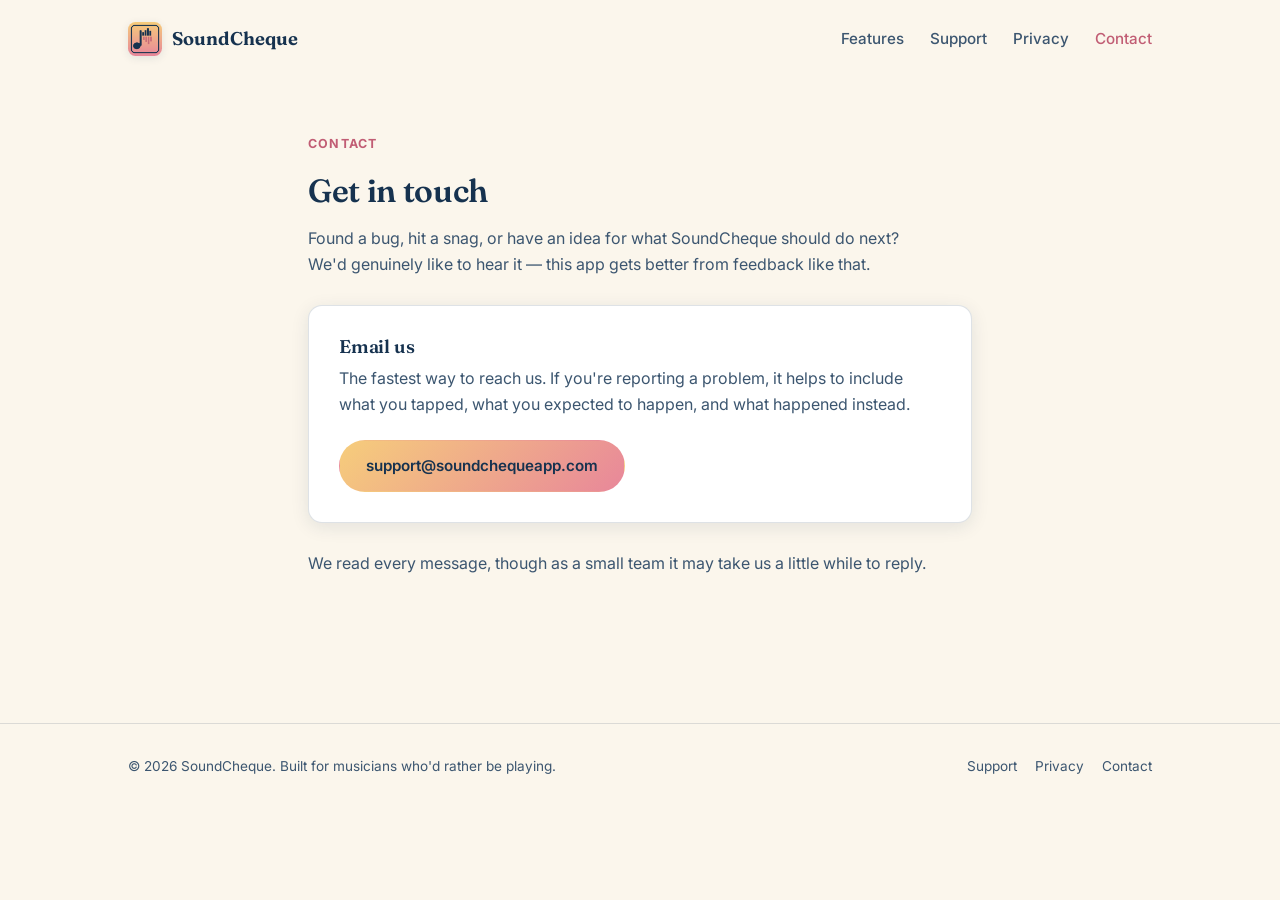
==== contact.html @ b622469d "Initial SoundCheque support/privacy/features site Static 4-page site: home/features, support (FAQ), " ====
<!doctype html>
<html lang="en">
<head>
  <meta charset="utf-8">
  <meta name="viewport" content="width=device-width, initial-scale=1">
  <title>Contact — SoundCheque</title>
  <meta name="description" content="Get in touch with the SoundCheque team — questions, bug reports, and feature suggestions welcome.">
  <link rel="icon" href="assets/favicon-32.png" sizes="32x32">
  <link rel="apple-touch-icon" href="assets/apple-touch-icon.png">
  <link rel="preconnect" href="https://fonts.googleapis.com">
  <link rel="preconnect" href="https://fonts.gstatic.com" crossorigin>
  <link href="https://fonts.googleapis.com/css2?family=Fraunces:opsz,wght@9..144,500;9..144,560;9..144,650&family=Inter:wght@400;500;600;700&display=swap" rel="stylesheet">
  <link rel="stylesheet" href="assets/style.css">
</head>
<body>
  <nav class="site-nav">
    <a class="brand" href="index.html">
      <img src="assets/icon-512.png" alt="">
      SoundCheque
    </a>
    <ul class="nav-links">
      <li><a href="index.html">Features</a></li>
      <li><a href="support.html">Support</a></li>
      <li><a href="privacy.html">Privacy</a></li>
      <li><a href="contact.html" aria-current="page">Contact</a></li>
    </ul>
  </nav>

  <main class="prose-page">
    <div class="wrap">
      <span class="section-eyebrow">Contact</span>
      <h2>Get in touch</h2>
      <p>Found a bug, hit a snag, or have an idea for what SoundCheque should do next? We'd genuinely like to hear it — this app gets better from feedback like that.</p>

      <div class="contact-card">
        <h3>Email us</h3>
        <p>The fastest way to reach us. If you're reporting a problem, it helps to include what you tapped, what you expected to happen, and what happened instead.</p>
        <!-- TODO: placeholder support address — swap for the real one, see repo issue. -->
        <a class="btn btn-primary" href="mailto:support@soundchequeapp.com">support@soundchequeapp.com</a>
      </div>

      <p>We read every message, though as a small team it may take us a little while to reply.</p>
    </div>
  </main>

  <footer class="site-footer">
    <div class="wrap">
      <p>&copy; 2026 SoundCheque. Built for musicians who'd rather be playing.</p>
      <ul class="footer-links">
        <li><a href="support.html">Support</a></li>
        <li><a href="privacy.html">Privacy</a></li>
        <li><a href="contact.html">Contact</a></li>
      </ul>
    </div>
  </footer>
</body>
</html>
---- assets/style.css ----
/* SoundCheque marketing/support site — shared stylesheet
   Palette and glyph derive directly from the app icon: gold-to-rose
   gradient field, ink-navy glyph, rose "carbon copy" accent. */

:root {
  --gold: #F6CD7B;
  --rose: #E8879A;
  --rose-deep: #C15D74;
  --ink: #16324F;
  --ink-soft: #3C5670;
  --paper: #FBF6EC;
  --paper-dim: #F1E8D6;
  --paper-card: #FFFFFF;
  --line: rgba(22, 50, 79, 0.14);
  --shadow: rgba(22, 50, 79, 0.10);
  --radius-lg: 20px;
  --radius-md: 14px;
  --max-width: 1080px;
}

@media (prefers-color-scheme: dark) {
  :root {
    --ink: #F3EEE0;
    --ink-soft: #C7CFDA;
    --paper: #0E1D2E;
    --paper-dim: #142A40;
    --paper-card: #16324F;
    --line: rgba(243, 238, 224, 0.14);
    --shadow: rgba(0, 0, 0, 0.35);
  }
}

* {
  box-sizing: border-box;
}

html {
  scroll-behavior: smooth;
}

body {
  margin: 0;
  background: var(--paper);
  color: var(--ink);
  font-family: "Inter", -apple-system, "Helvetica Neue", Arial, sans-serif;
  font-size: 16px;
  line-height: 1.6;
  -webkit-font-smoothing: antialiased;
}

h1, h2, h3 {
  font-family: "Fraunces", Georgia, "Times New Roman", serif;
  font-weight: 600;
  line-height: 1.15;
  letter-spacing: -0.01em;
  margin: 0 0 0.5em;
  color: var(--ink);
}

h1 { font-size: clamp(2.2rem, 5vw, 3.4rem); font-weight: 560; }
h2 { font-size: clamp(1.5rem, 3vw, 2rem); }
h3 { font-size: 1.15rem; }

p { margin: 0 0 1em; color: var(--ink-soft); max-width: 62ch; }

a { color: var(--rose-deep); text-decoration-thickness: 1.5px; text-underline-offset: 2px; }
a:hover { color: var(--ink); }

img { max-width: 100%; display: block; }

.wrap {
  max-width: var(--max-width);
  margin: 0 auto;
  padding: 0 28px;
}

/* Nav */
.site-nav {
  display: flex;
  align-items: center;
  justify-content: space-between;
  padding: 22px 28px;
  max-width: var(--max-width);
  margin: 0 auto;
}

.brand {
  display: flex;
  align-items: center;
  gap: 10px;
  font-family: "Fraunces", serif;
  font-weight: 650;
  font-size: 1.15rem;
  color: var(--ink);
  text-decoration: none;
}

.brand img {
  width: 34px;
  height: 34px;
  border-radius: 22%;
  box-shadow: 0 2px 8px var(--shadow);
}

.brand:hover { color: var(--ink); }

.nav-links {
  display: flex;
  gap: 26px;
  list-style: none;
  margin: 0;
  padding: 0;
}

.nav-links a {
  color: var(--ink-soft);
  text-decoration: none;
  font-size: 0.95rem;
  font-weight: 500;
}

.nav-links a:hover,
.nav-links a[aria-current="page"] {
  color: var(--rose-deep);
}

/* Hero */
.hero {
  padding: 40px 28px 70px;
  text-align: center;
}

.hero-glyph {
  width: 96px;
  height: 96px;
  border-radius: 22%;
  margin: 0 auto 28px;
  box-shadow: 0 12px 32px var(--shadow);
}

.hero h1 {
  max-width: 18ch;
  margin-left: auto;
  margin-right: auto;
}

.hero .lede {
  max-width: 52ch;
  margin: 0 auto 32px;
  font-size: 1.1rem;
}

.button-row {
  display: flex;
  gap: 14px;
  justify-content: center;
  flex-wrap: wrap;
}

.btn {
  display: inline-flex;
  align-items: center;
  gap: 8px;
  padding: 13px 26px;
  border-radius: 999px;
  font-weight: 600;
  font-size: 0.95rem;
  text-decoration: none;
  border: 1.5px solid transparent;
}

.btn-primary {
  background: linear-gradient(135deg, var(--gold), var(--rose));
  color: var(--ink);
}

.btn-primary:hover { color: var(--ink); opacity: 0.92; }

.btn-secondary {
  background: transparent;
  border-color: var(--line);
  color: var(--ink);
}

.btn-secondary:hover { border-color: var(--rose-deep); color: var(--ink); }

/* Signature dashed rule, borrowed from the invoice PDF's own item separators */
.dashed-rule {
  border: none;
  border-top: 1.5px dashed var(--line);
  margin: 56px 0;
}

/* Feature grid */
.section-eyebrow {
  font-size: 0.78rem;
  font-weight: 700;
  letter-spacing: 0.1em;
  text-transform: uppercase;
  color: var(--rose-deep);
  margin-bottom: 10px;
  display: block;
}

.feature-grid {
  display: grid;
  grid-template-columns: repeat(auto-fit, minmax(240px, 1fr));
  gap: 20px;
  margin-top: 32px;
}

.feature-card {
  background: var(--paper-card);
  border: 1px solid var(--line);
  border-radius: var(--radius-md);
  padding: 26px;
  box-shadow: 0 4px 18px var(--shadow);
}

.feature-card .glyph {
  width: 40px;
  height: 40px;
  border-radius: 11px;
  background: linear-gradient(135deg, var(--gold), var(--rose));
  display: flex;
  align-items: center;
  justify-content: center;
  margin-bottom: 16px;
  font-size: 1.1rem;
}

.feature-card h3 { margin-bottom: 8px; }
.feature-card p { font-size: 0.94rem; margin-bottom: 0; }

/* Template swatch strip on the features page */
.swatch-strip {
  display: flex;
  gap: 10px;
  margin-top: 28px;
  flex-wrap: wrap;
}

.swatch {
  width: 30px;
  height: 30px;
  border-radius: 50%;
  border: 2px solid var(--paper);
  box-shadow: 0 0 0 1.5px var(--line);
}

/* Prose pages (privacy / support / contact) */
.prose-page {
  padding: 56px 28px 90px;
}

.prose-page .wrap {
  max-width: 720px;
}

.prose-page h2 {
  margin-top: 2.2em;
}

.prose-page h2:first-of-type { margin-top: 0.6em; }

.prose-page ul {
  color: var(--ink-soft);
  padding-left: 1.3em;
}

.prose-page li { margin-bottom: 0.5em; }

.updated-date {
  color: var(--ink-soft);
  font-size: 0.88rem;
  margin-bottom: 2.5em;
}

.contact-card {
  background: var(--paper-card);
  border: 1px solid var(--line);
  border-radius: var(--radius-md);
  padding: 30px;
  box-shadow: 0 4px 18px var(--shadow);
  margin: 28px 0;
}

.contact-card a.btn { margin-top: 6px; }

.faq-item {
  margin-bottom: 28px;
}

.faq-item h3 {
  margin-bottom: 6px;
}

/* Footer */
.site-footer {
  border-top: 1px solid var(--line);
  padding: 32px 28px;
  margin-top: 40px;
}

.site-footer .wrap {
  display: flex;
  align-items: center;
  justify-content: space-between;
  flex-wrap: wrap;
  gap: 12px;
}

.site-footer p {
  margin: 0;
  font-size: 0.85rem;
  color: var(--ink-soft);
}

.footer-links {
  display: flex;
  gap: 18px;
  list-style: none;
  margin: 0;
  padding: 0;
  font-size: 0.85rem;
}

.footer-links a {
  color: var(--ink-soft);
  text-decoration: none;
}

.footer-links a:hover { color: var(--rose-deep); }

@media (max-width: 620px) {
  .site-nav { flex-direction: column; gap: 16px; }
  .nav-links { gap: 18px; flex-wrap: wrap; justify-content: center; }
  .site-footer .wrap { flex-direction: column; text-align: center; }
}
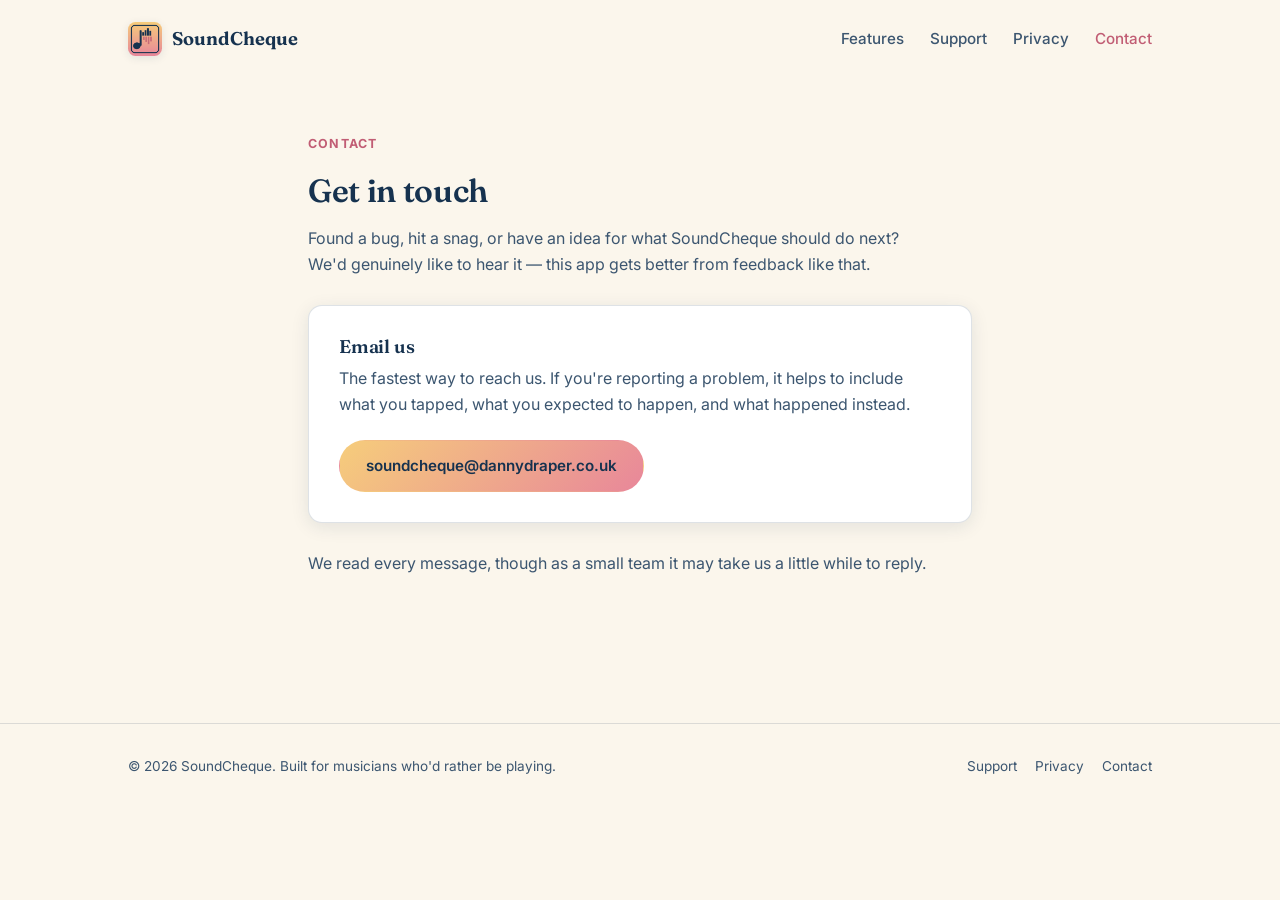
==== commit 63aa5a4f: "Replace placeholder support email with the real address Custom domain soundcheque.dannydraper.co.uk " ====
--- a/contact.html
+++ b/contact.html
@@ -35,8 +35,7 @@
       <div class="contact-card">
         <h3>Email us</h3>
         <p>The fastest way to reach us. If you're reporting a problem, it helps to include what you tapped, what you expected to happen, and what happened instead.</p>
-        <!-- TODO: placeholder support address — swap for the real one, see repo issue. -->
-        <a class="btn btn-primary" href="mailto:support@soundchequeapp.com">support@soundchequeapp.com</a>
+        <a class="btn btn-primary" href="mailto:soundcheque@dannydraper.co.uk">soundcheque@dannydraper.co.uk</a>
       </div>
 
       <p>We read every message, though as a small team it may take us a little while to reply.</p>
